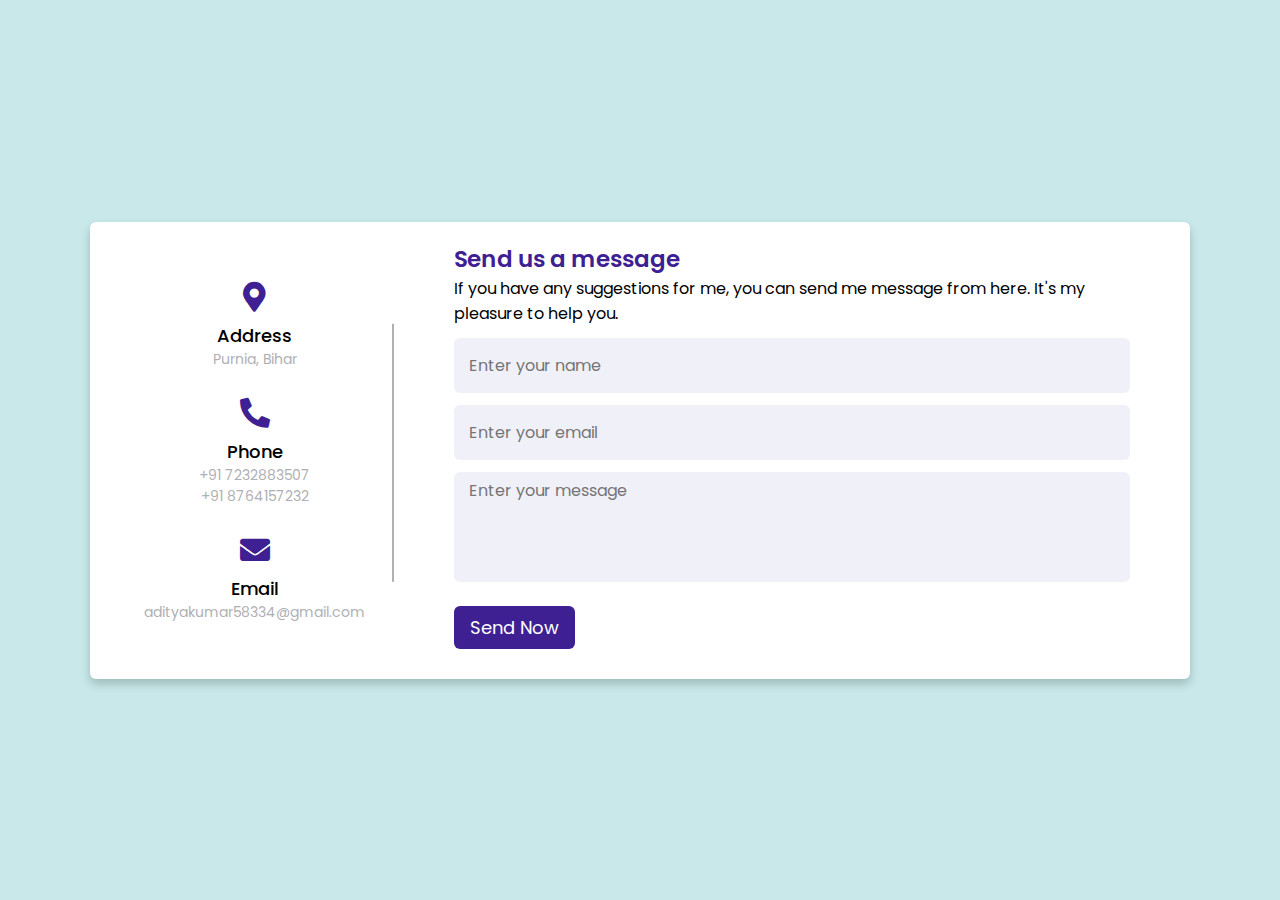
==== templates/contact.html @ 27867da6 "contact page added" ====
<!DOCTYPE html>
<html lang="en" dir="ltr">
  <head>
    <meta charset="UTF-8" />
    <title>Contact Us</title>
    <link rel="stylesheet" href="contact.css" />
    <!-- Fontawesome CDN Link -->
    <link rel="stylesheet" href="https://cdnjs.cloudflare.com/ajax/libs/font-awesome/5.15.2/css/all.min.css" />
    <meta name="viewport" content="width=device-width, initial-scale=1.0" />
  </head>
  <body>
    <div class="container">
      <div class="content">
        <div class="left-side">
          <div class="address details">
            <i class="fas fa-map-marker-alt"></i>
            <div class="topic">Address</div>
            <div class="text-one">Purnia, Bihar</div>
          </div>
          <div class="phone details">
            <i class="fas fa-phone-alt"></i>
            <div class="topic">Phone</div>
            <div class="text-one">+91 7232883507</div>
            <div class="text-two">+91 8764157232</div>
          </div>
          <div class="email details">
            <i class="fas fa-envelope"></i>
            <div class="topic">Email</div>
            <div class="text-one">adityakumar58334@gmail.com</div>
          </div>
        </div>
        <div class="right-side">
          <div class="topic-text">Send us a message</div>
          <p>If you have any suggestions for me, you can send me message from here. It's my pleasure to help you.</p>
          <form action="#">
            <div class="input-box">
              <input type="text" placeholder="Enter your name" />
            </div>
            <div class="input-box">
              <input type="text" placeholder="Enter your email" />
            </div>
            <div class="input-box message-box">
              <textarea placeholder="Enter your message"></textarea>
            </div>
            <div class="button">
              <input type="button" value="Send Now" />
            </div>
          </form>
        </div>
      </div>
    </div>
  </body>
</html>
---- templates/contact.css ----
/* Google Font CDN Link */
@import url("https://fonts.googleapis.com/css2?family=Poppins:wght@200;300;400;500;600;700&display=swap");
* {
  margin: 0;
  padding: 0;
  box-sizing: border-box;
  font-family: "Poppins", sans-serif;
}
body {
  min-height: 100vh;
  width: 100%;
  background: #c8e8e9;
  display: flex;
  align-items: center;
  justify-content: center;
}
.container {
  max-width: 1100px;
  width: 100%;
  background: #fff;
  border-radius: 6px;
  padding: 20px 60px 30px 40px;
  box-shadow: 0 5px 10px rgba(0, 0, 0, 0.2);
}
.container .content {
  display: flex;
  align-items: center;
  justify-content: space-between;
}
.container .content .left-side {
  width: 25%;
  height: 100%;
  display: flex;
  flex-direction: column;
  align-items: center;
  justify-content: center;
  margin-top: 15px;
  position: relative;
}
.content .left-side::before {
  content: "";
  position: absolute;
  height: 70%;
  width: 2px;
  right: -15px;
  top: 50%;
  transform: translateY(-50%);
  background: #afafb6;
}
.content .left-side .details {
  margin: 14px;
  text-align: center;
}
.content .left-side .details i {
  font-size: 30px;
  color: #3e2093;
  margin-bottom: 10px;
}
.content .left-side .details .topic {
  font-size: 18px;
  font-weight: 500;
}
.content .left-side .details .text-one,
.content .left-side .details .text-two {
  font-size: 14px;
  color: #afafb6;
}

.container .content .right-side {
  width: 75%;
  margin-left: 75px;
}
.content .right-side .topic-text {
  font-size: 23px;
  font-weight: 600;
  color: #3e2093;
}
.right-side .input-box {
  height: 55px;
  width: 100%;
  margin: 12px 0;
}
.right-side .input-box input,
.right-side .input-box textarea {
  height: 100%;
  width: 100%;
  border: none;
  outline: none;
  font-size: 16px;
  background: #f0f1f8;
  border-radius: 6px;
  padding: 0 15px;
  resize: none;
}
.right-side .message-box {
  min-height: 110px;
}
.right-side .input-box textarea {
  padding-top: 6px;
}
.right-side .button {
  display: inline-block;
  margin-top: 12px;
}
.right-side .button input[type="button"] {
  color: #fff;
  font-size: 18px;
  outline: none;
  border: none;
  padding: 8px 16px;
  border-radius: 6px;
  background: #3e2093;
  cursor: pointer;
  transition: all 0.3s ease;
}
.button input[type="button"]:hover {
  background: #5029bc;
}

@media (max-width: 950px) {
  .container {
    width: 90%;
    padding: 30px 40px 40px 35px;
  }
  .container .content .right-side {
    width: 75%;
    margin-left: 55px;
  }
}
@media (max-width: 820px) {
  .container {
    margin: 40px 0;
    height: 100%;
  }
  .container .content {
    flex-direction: column-reverse;
  }
  .container .content .left-side {
    width: 100%;
    flex-direction: row;
    margin-top: 40px;
    justify-content: center;
    flex-wrap: wrap;
  }
  .container .content .left-side::before {
    display: none;
  }
  .container .content .right-side {
    width: 100%;
    margin-left: 0;
  }
}

/* /// */
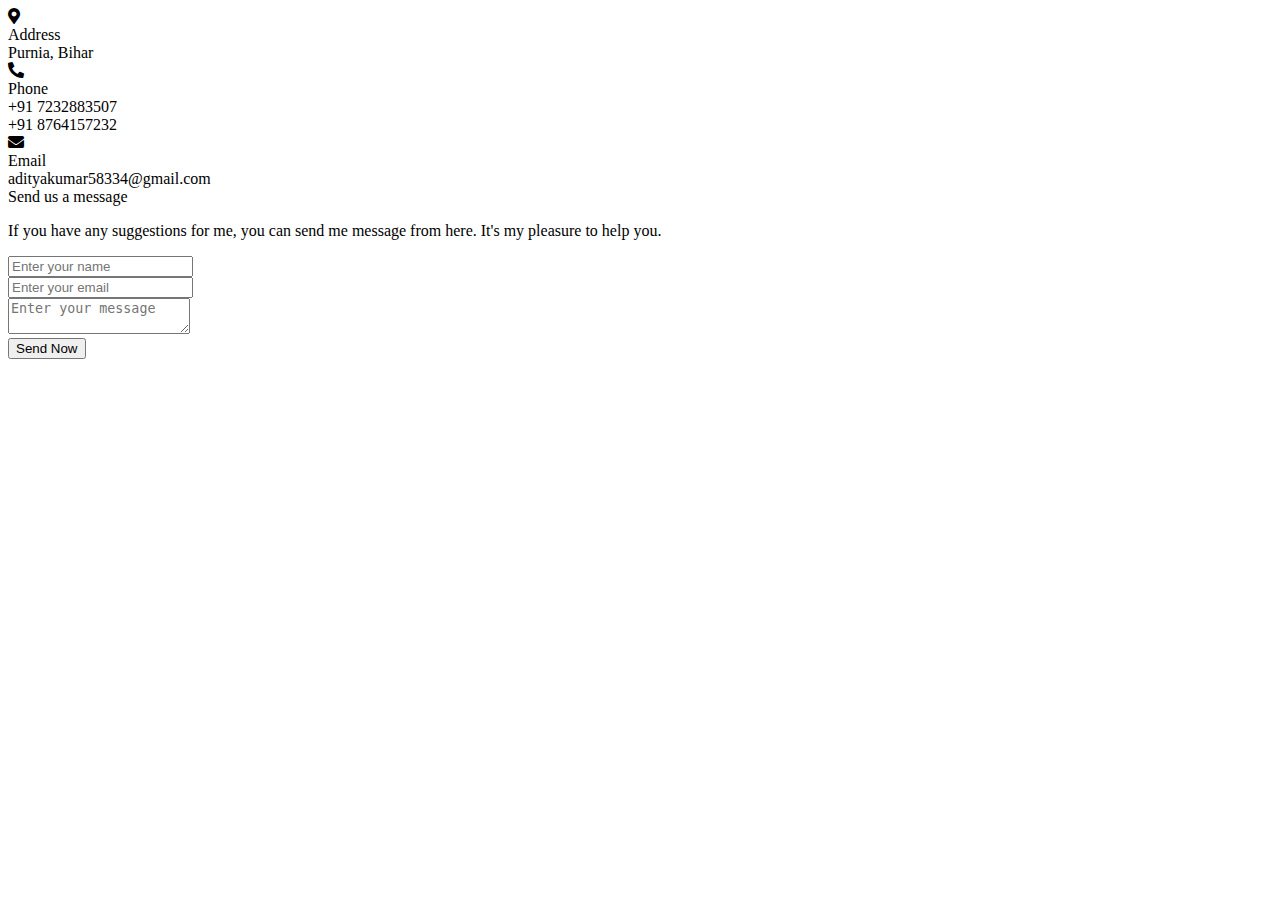
==== commit d0615995: "contact added" ====
--- a/templates/contact.html
+++ b/templates/contact.html
@@ -8,6 +8,7 @@
     <link rel="stylesheet" href="https://cdnjs.cloudflare.com/ajax/libs/font-awesome/5.15.2/css/all.min.css" />
     <meta name="viewport" content="width=device-width, initial-scale=1.0" />
   </head>
+  
   <body>
     <div class="container">
       <div class="content">
@@ -43,7 +44,7 @@
               <textarea placeholder="Enter your message"></textarea>
             </div>
             <div class="button">
-              <input type="button" value="Send Now" />
+              <input type="button" value="Send Now" /> 
             </div>
           </form>
         </div>
